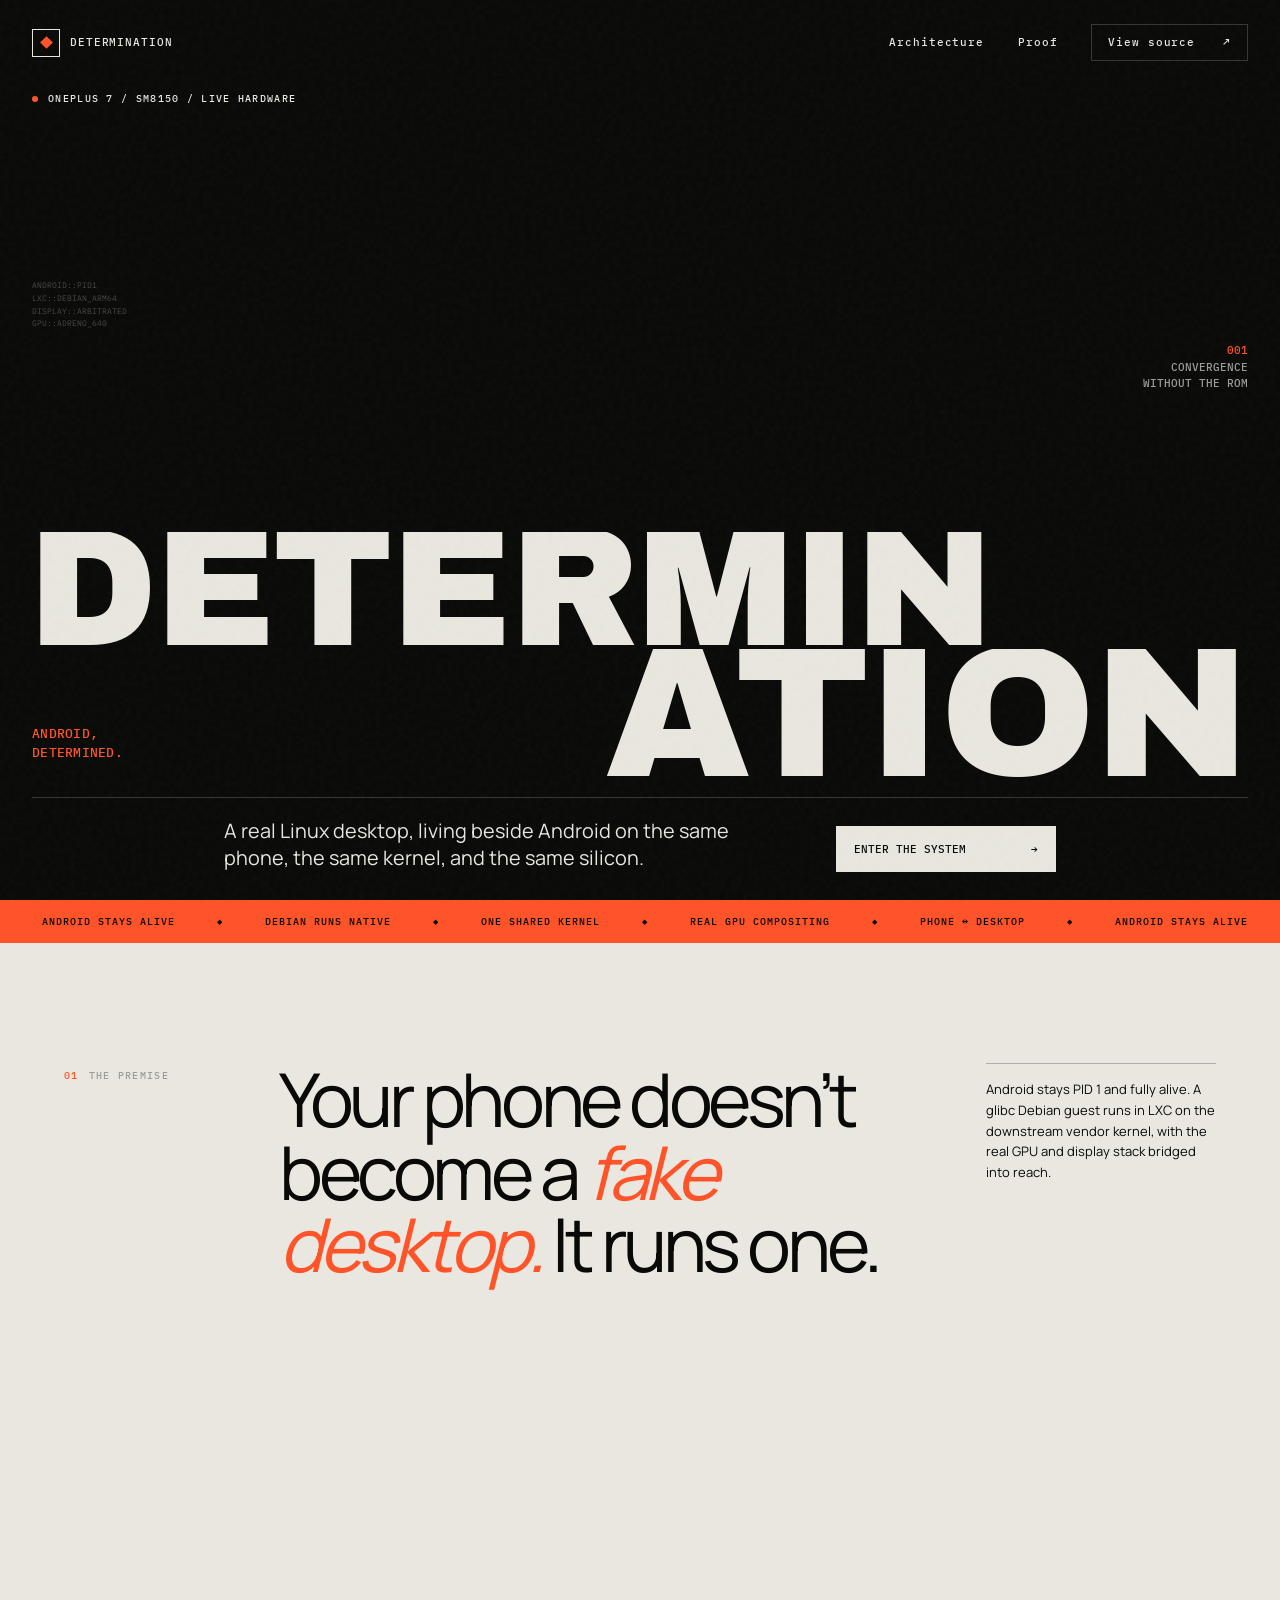
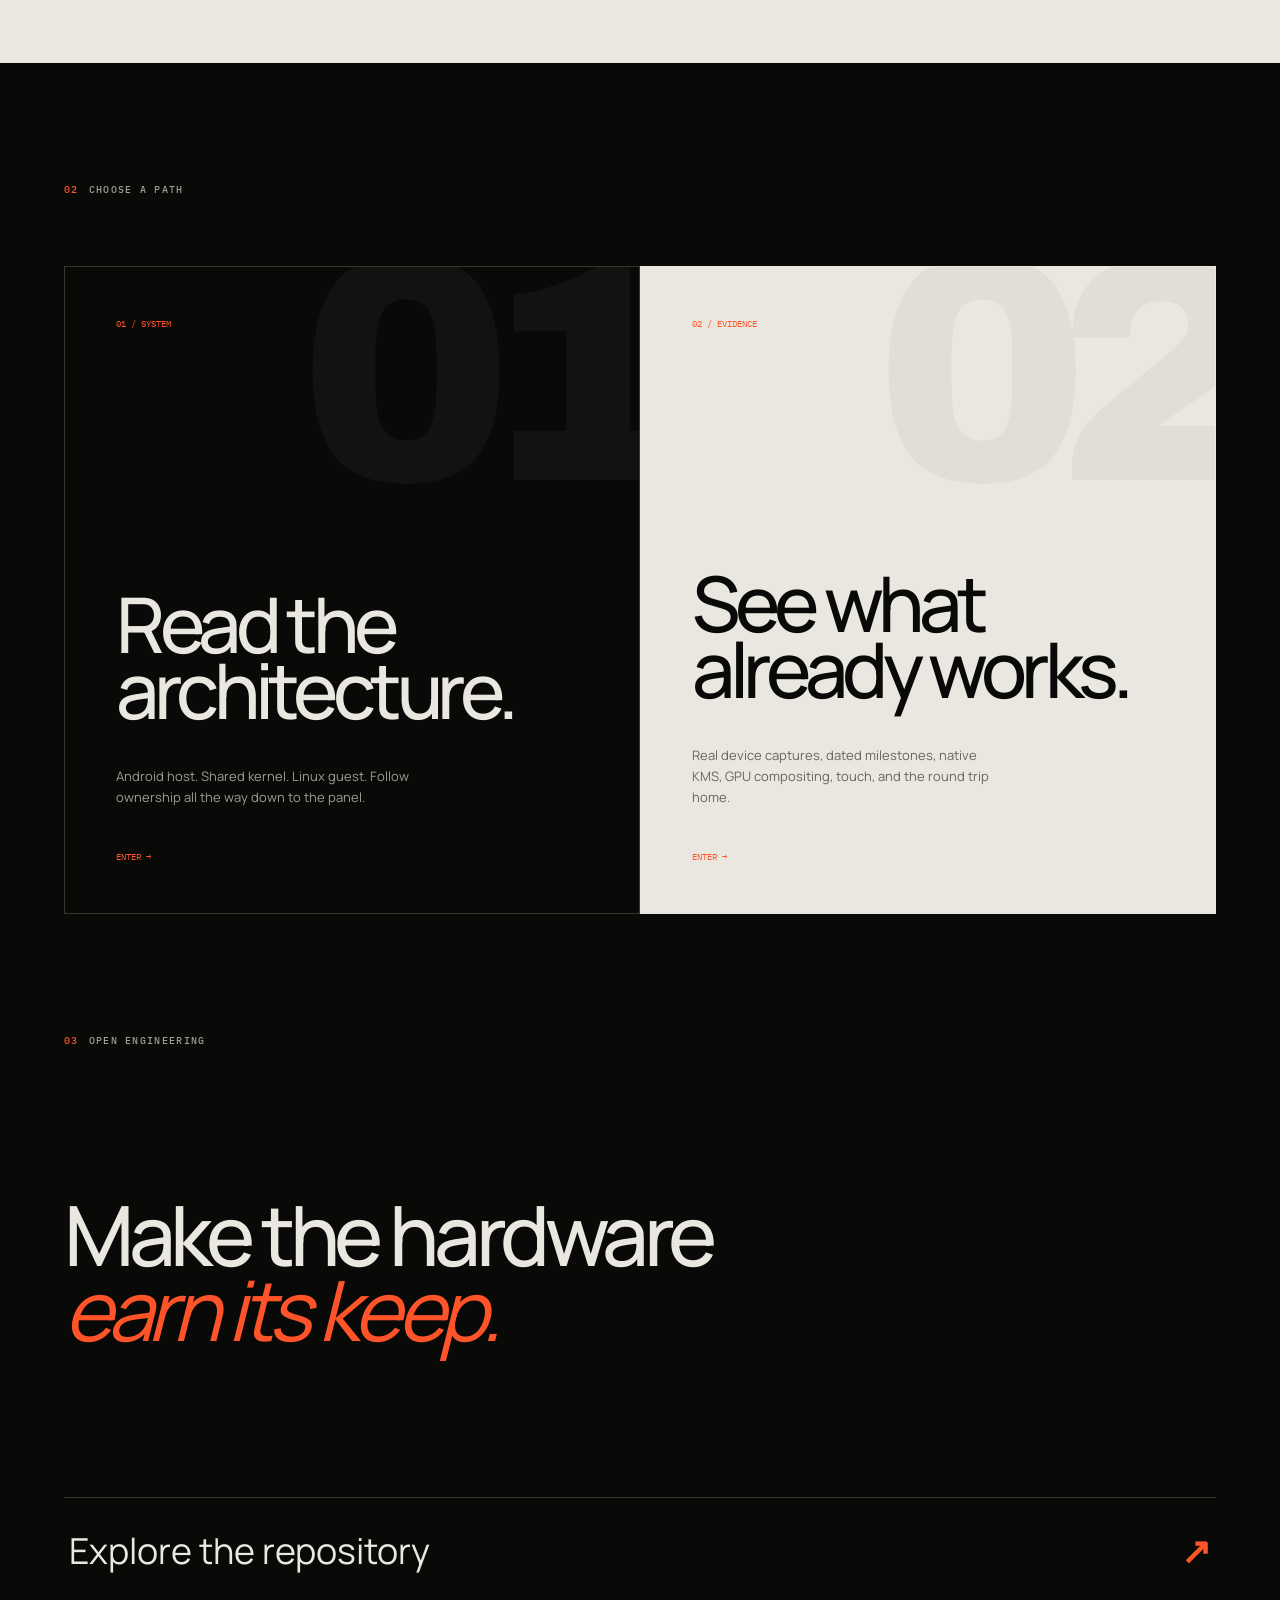
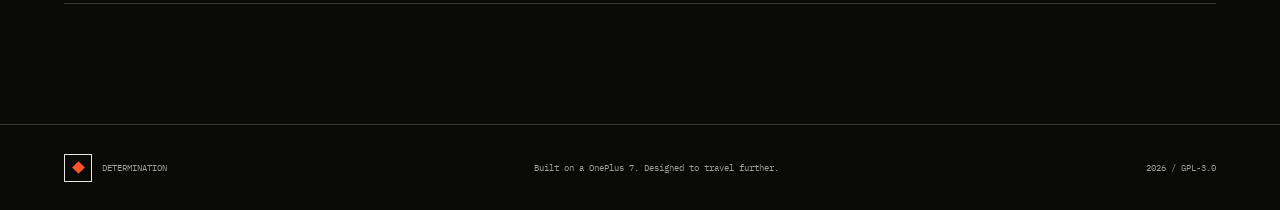
==== website/index.html @ 8db89beb "release: prepare Determination 0.5.0-alpha.1" ====
<!doctype html>
<html lang="en">
<head>
  <meta charset="utf-8">
  <meta name="viewport" content="width=device-width,initial-scale=1">
  <meta name="description" content="Determination turns a OnePlus 7 into a real Linux convergence device without replacing Android.">
  <title>Determination — Android, determined.</title>
  <link rel="preconnect" href="https://fonts.googleapis.com">
  <link rel="preconnect" href="https://fonts.gstatic.com" crossorigin>
  <link href="https://fonts.googleapis.com/css2?family=Archivo+Black&family=IBM+Plex+Mono:wght@400;500&family=Manrope:wght@400;500;600&display=swap" rel="stylesheet">
  <link rel="stylesheet" href="styles.css">
</head>
<body>
  <div class="boot" aria-hidden="true">
    <div class="boot-top"><span>DETERMINATION</span><span>GUACAMOLEB / BOOT SEQUENCE</span></div>
    <div class="boot-word"><span>D</span><i>/</i></div>
    <div class="boot-bottom"><span class="boot-status">MOUNTING REALITY</span><b>000</b></div>
    <div class="boot-bar"><i></i></div>
  </div>
  <div class="noise" aria-hidden="true"></div>
  <div class="progress" aria-hidden="true"></div>

  <header class="nav enter" style="--delay:0ms">
    <a class="brand link" href="index.html" aria-label="Determination home"><span class="brand-mark"><i></i></span> DETERMINATION</a>
    <nav aria-label="Main navigation">
      <a class="link" href="architecture.html">Architecture</a>
      <a class="link" href="proof.html">Proof</a>
      <a class="repo-button pressure" href="https://github.com/kriscrossapplesauce2004/decemberos">View source <span>↗</span></a>
    </nav>
  </header>

  <main id="top">
    <section class="hero" aria-labelledby="hero-title">
      <div class="hero-code" aria-hidden="true">ANDROID::PID1<br>LXC::DEBIAN_ARM64<br>DISPLAY::ARBITRATED<br>GPU::ADRENO_640</div>
      <div class="hero-kicker enter" style="--delay:90ms"><span class="pulse"></span> ONEPLUS 7 / SM8150 / LIVE HARDWARE</div>
      <h1 id="hero-title" aria-label="Determination" class="poster">
        <span class="poster-line poster-line-one"><span>DETERMIN</span></span>
        <span class="poster-line poster-line-two"><span>ATION</span><i>Android,<br>determined.</i></span>
      </h1>
      <div class="hero-bottom enter" style="--delay:410ms">
        <p>A real Linux desktop, living beside Android on the same phone, the same kernel, and the same silicon.</p>
        <a class="hero-cta pressure" href="architecture.html">Enter the system <span>→</span></a>
      </div>
      <div class="hero-index enter" style="--delay:500ms">001<br><span>CONVERGENCE<br>WITHOUT THE ROM</span></div>
    </section>

    <div class="ticker" aria-label="Verified project capabilities">
      <div class="ticker-track">
        <span>ANDROID STAYS ALIVE</span><i>◆</i><span>DEBIAN RUNS NATIVE</span><i>◆</i><span>ONE SHARED KERNEL</span><i>◆</i><span>REAL GPU COMPOSITING</span><i>◆</i><span>PHONE ↔ DESKTOP</span><i>◆</i>
        <span aria-hidden="true">ANDROID STAYS ALIVE</span><i aria-hidden="true">◆</i><span aria-hidden="true">DEBIAN RUNS NATIVE</span><i aria-hidden="true">◆</i><span aria-hidden="true">ONE SHARED KERNEL</span><i aria-hidden="true">◆</i><span aria-hidden="true">REAL GPU COMPOSITING</span><i aria-hidden="true">◆</i><span aria-hidden="true">PHONE ↔ DESKTOP</span><i aria-hidden="true">◆</i>
      </div>
    </div>

    <section class="manifesto" data-reveal>
      <div class="section-label"><span>01</span> THE PREMISE</div>
      <p class="manifesto-copy">Your phone doesn’t become a <em>fake desktop.</em> It runs one.</p>
      <div class="manifesto-note">Android stays PID 1 and fully alive. A glibc Debian guest runs in LXC on the downstream vendor kernel, with the real GPU and display stack bridged into reach.</div>
    </section>

    <section class="paths" data-reveal>
      <div class="section-label"><span>02</span> CHOOSE A PATH</div>
      <a class="path-card" href="architecture.html"><span>01 / SYSTEM</span><h2>Read the<br>architecture.</h2><p>Android host. Shared kernel. Linux guest. Follow ownership all the way down to the panel.</p><b>ENTER →</b></a>
      <a class="path-card path-card-light" href="proof.html"><span>02 / EVIDENCE</span><h2>See what<br>already works.</h2><p>Real device captures, dated milestones, native KMS, GPU compositing, touch, and the round trip home.</p><b>ENTER →</b></a>
    </section>

    <section class="final-cta" data-reveal>
      <div class="section-label"><span>03</span> OPEN ENGINEERING</div>
      <h2>Make the hardware<br><i>earn its keep.</i></h2>
      <a class="big-link pressure" href="https://github.com/kriscrossapplesauce2004/decemberos"><span>Explore the repository</span><b>↗</b></a>
    </section>
  </main>

  <footer data-reveal>
    <a class="brand link" href="index.html"><span class="brand-mark"><i></i></span> DETERMINATION</a>
    <p>Built on a OnePlus 7. Designed to travel further.</p>
    <span>2026 / GPL-3.0</span>
  </footer>
  <script src="script.js"></script>
</body>
</html>
---- website/styles.css ----
:root{--ink:#090a08;--paper:#e9e7df;--muted:#9c9d96;--line:rgba(233,231,223,.2);--orange:#ff5429;--spring:linear(0,.009,.035 2.1%,.141 4.4%,.723 12.9%,.938 16.7%,1.017 19.4%,1.067 22.5%,1.089 26%,1.079 30.3%,1.049 36%,1.024 42.6%,1.011 50.3%,1.004 59.2%,1.001 69.3%,1);--snap:cubic-bezier(.22,1,.36,1);--dramatic:cubic-bezier(.77,0,.175,1)}
*{box-sizing:border-box}html{scroll-behavior:smooth;background:var(--ink)}body{margin:0;background:var(--ink);color:var(--paper);font-family:Manrope,sans-serif;overflow-x:hidden}a{color:inherit;text-decoration:none}::selection{background:var(--orange);color:var(--ink)}
.boot{position:fixed;z-index:2000;inset:0;background:var(--orange);color:var(--ink);padding:28px 32px;display:flex;flex-direction:column;justify-content:space-between;clip-path:inset(0);transition:clip-path .72s var(--dramatic);pointer-events:none}.boot.done{clip-path:inset(0 0 100% 0)}.boot-top,.boot-bottom{display:flex;justify-content:space-between;font:500 10px IBM Plex Mono,monospace;letter-spacing:.12em}.boot-word{font-family:Archivo Black,sans-serif;font-size:clamp(12rem,40vw,40rem);line-height:.6;letter-spacing:-.12em;align-self:center}.boot-word i{font:400 .2em IBM Plex Mono}.boot-bottom b{font-size:clamp(2rem,6vw,6rem);line-height:.6}.boot-bar{position:absolute;bottom:0;left:0;width:100%;height:5px;background:rgba(0,0,0,.15)}.boot-bar i{display:block;width:100%;height:100%;background:var(--ink);transform:scaleX(0);transform-origin:left}.is-booting{overflow:hidden}
.noise{position:fixed;inset:0;z-index:1000;opacity:.035;pointer-events:none;background-image:url("data:image/svg+xml,%3Csvg viewBox='0 0 180 180' xmlns='http://www.w3.org/2000/svg'%3E%3Cfilter id='n'%3E%3CfeTurbulence type='fractalNoise' baseFrequency='.9' numOctaves='4' stitchTiles='stitchTiles'/%3E%3C/filter%3E%3Crect width='100%25' height='100%25' filter='url(%23n)'/%3E%3C/svg%3E")}.progress{position:fixed;z-index:1200;left:0;top:0;width:100%;height:2px;background:var(--orange);transform-origin:left;transform:scaleX(0)}
.nav{position:absolute;z-index:50;top:0;left:0;width:100%;display:flex;justify-content:space-between;align-items:center;padding:24px 32px;font:500 11px/1 IBM Plex Mono,monospace;letter-spacing:.08em}.brand{display:flex;align-items:center;gap:10px}.brand-mark{display:grid;place-items:center;width:28px;height:28px;border:1px solid var(--paper);font-size:10px}.nav nav{display:flex;align-items:center;gap:34px}.link{position:relative}.link:after{content:"";position:absolute;left:0;bottom:-5px;width:100%;height:1px;background:currentColor;transform:scaleX(0);transform-origin:right;transition:transform .4s var(--snap)}.link:hover:after{transform:scaleX(1);transform-origin:left}.repo-button{padding:12px 16px;border:1px solid var(--line);display:flex;gap:28px;align-items:center}
.hero{position:relative;isolation:isolate;min-height:100dvh;padding:92px 32px 28px;display:flex;flex-direction:column;justify-content:space-between;overflow:hidden;background:#090a08}.hero-kicker,.section-label{font:500 10px/1.3 IBM Plex Mono,monospace;letter-spacing:.13em;display:flex;align-items:center;gap:10px}.pulse{width:6px;height:6px;border-radius:50%;background:var(--orange);box-shadow:0 0 0 0 rgba(255,84,41,.5);animation:pulse 2s var(--snap) infinite}.poster{position:relative;z-index:2;margin:auto 0 2vh;font-family:Archivo Black,sans-serif;font-weight:400;letter-spacing:-.075em;line-height:.7;text-transform:uppercase}.poster-line{display:flex;overflow:hidden}.poster-line>span{display:block;animation:poster-in .75s var(--spring) both}.poster-line-one{font-size:clamp(4rem,13vw,13rem);margin-left:-.025em}.poster-line-two{font-size:clamp(4.4rem,14.6vw,15rem);align-items:flex-end;justify-content:flex-end}.poster-line-two>span{animation-delay:100ms}.poster i{font:500 clamp(.65rem,1.05vw,1rem)/1.4 IBM Plex Mono,monospace;letter-spacing:.02em;color:var(--orange);margin:0 auto 1.3em 0;text-transform:uppercase;order:-1}.hero-bottom{position:relative;z-index:3;border-top:1px solid var(--line);padding-top:20px;display:flex;justify-content:center;gap:8vw;align-items:flex-end}.hero-bottom p{margin:0;max-width:510px;font-size:clamp(1.05rem,1.55vw,1.5rem);line-height:1.35}.hero-cta{background:var(--paper);color:var(--ink);padding:16px 18px;min-width:220px;display:flex;justify-content:space-between;font:500 11px IBM Plex Mono,monospace;text-transform:uppercase}.hero-index{position:absolute;right:32px;top:38%;font:500 11px/1.5 IBM Plex Mono,monospace;text-align:right;color:var(--orange)}.hero-index span{color:var(--muted)}
.hero-code{position:absolute;z-index:1;left:32px;top:31%;font:8px/1.6 IBM Plex Mono;color:rgba(233,231,223,.28)}.ticker{position:relative;z-index:3;overflow:hidden;background:var(--orange);color:var(--ink);padding:15px 0;font:500 10px IBM Plex Mono;letter-spacing:.1em}.ticker-track{display:flex;width:max-content;align-items:center;animation:ticker 28s linear infinite}.ticker-track span{margin:0 42px}.ticker-track i{font-style:normal;font-size:7px}@keyframes ticker{to{transform:translateX(-50%)}}
.enter{opacity:0;animation:enter .65s var(--spring) var(--delay) forwards}@keyframes enter{from{opacity:0;transform:translateY(18px);filter:blur(6px)}to{opacity:1;transform:none;filter:none}}@keyframes poster-in{from{transform:translateY(110%);filter:blur(7px)}to{transform:none;filter:none}}@keyframes pulse{50%{box-shadow:0 0 0 7px rgba(255,84,41,0)}}@keyframes spin{to{transform:rotate(360deg)}}
section:not(.hero){position:relative;z-index:2;padding:120px 5vw}.section-label{color:var(--muted);margin-bottom:70px}.section-label span{color:var(--orange)}.manifesto{min-height:80vh;display:grid;grid-template-columns:1fr 4fr 1.4fr;gap:4vw;align-items:start;background:var(--paper);color:var(--ink)}.manifesto .section-label{margin:6px 0}.manifesto-copy{font-size:clamp(2.6rem,5.8vw,7rem);line-height:.98;letter-spacing:-.06em;margin:0;max-width:15ch}.manifesto-copy em,.section-head h2 i,.final-cta h2 i{font-weight:400;color:var(--orange)}.manifesto-note{font-size:13px;line-height:1.6;border-top:1px solid rgba(0,0,0,.25);padding-top:15px}
.architecture{background:var(--ink)}.section-head{display:grid;grid-template-columns:1fr 2fr 1fr;gap:4vw;align-items:end;margin-bottom:80px}.section-head .section-label{margin:0;align-self:start}.section-head h2,.final-cta h2{font-size:clamp(3rem,6.5vw,7rem);line-height:.9;letter-spacing:-.065em;margin:0;font-weight:500}.section-head p{color:var(--muted);font-size:14px;line-height:1.6;margin:0}.system-map{display:grid;grid-template-columns:1fr 180px 1fr;border:1px solid var(--line);padding:28px;background:rgba(255,255,255,.015)}.map-column{display:flex;flex-direction:column;gap:10px}.map-title{display:flex;justify-content:space-between;color:var(--muted);font:10px IBM Plex Mono,monospace;margin-bottom:20px}.map-title span{color:var(--orange)}.node{position:relative;border:1px solid var(--line);padding:20px;min-height:100px;display:flex;flex-direction:column;justify-content:flex-end;transition:transform .4s var(--snap),border-color .4s var(--snap),background-color .4s var(--snap);transform-style:preserve-3d}.node:hover{border-color:var(--orange);background:rgba(255,84,41,.035)}.node-large{min-height:190px}.node b{font-size:clamp(1.2rem,2vw,2rem);font-weight:500;letter-spacing:-.04em}.node small{color:var(--muted);margin-top:7px}.node-status{position:absolute;right:14px;top:14px;font:9px IBM Plex Mono;color:var(--orange)}.accent-node{background:var(--orange);color:var(--ink);border-color:var(--orange)}.accent-node small,.accent-node .node-status{color:var(--ink)}.bridge{display:flex;align-items:center;flex-direction:column;justify-content:center;position:relative}.bridge-line{height:88px;border-left:1px dashed rgba(255,84,41,.5)}.bridge-label{font:8px IBM Plex Mono;color:var(--muted);writing-mode:vertical-rl}.kernel-chip{text-align:center;border:1px solid var(--orange);padding:12px 8px;background:var(--ink);z-index:2}.kernel-chip small,.kernel-chip span{display:block;color:var(--orange);font:7px IBM Plex Mono}.kernel-chip b{display:block;font:500 14px IBM Plex Mono;margin:5px}.packet{position:absolute;width:5px;height:18px;background:var(--orange);left:calc(50% - 2px);animation:packet 2.4s cubic-bezier(.65,0,.35,1) infinite}.p2{animation-delay:1.2s}@keyframes packet{from{transform:translateY(-130px);opacity:0}20%,80%{opacity:1}to{transform:translateY(130px);opacity:0}}.hardware-rail{grid-column:1/-1;display:flex;justify-content:space-around;border-top:1px solid var(--line);margin-top:28px;padding-top:25px;font:9px IBM Plex Mono;color:var(--muted)}
.proof{background:#11120f}.stats{display:grid;grid-template-columns:repeat(4,1fr);border-top:1px solid var(--line);border-bottom:1px solid var(--line)}.stats article{padding:30px 18px;border-right:1px solid var(--line);display:flex;align-items:flex-end;justify-content:space-between;gap:10px}.stats article:last-child{border:0}.stat{font-size:clamp(2.4rem,5vw,5.4rem);line-height:1;letter-spacing:-.06em}.stat-text{font-size:clamp(1.6rem,3.2vw,3.5rem)}.stats small{font:8px/1.5 IBM Plex Mono;color:var(--muted)}.evidence{display:grid;grid-template-columns:repeat(3,1fr);margin-top:65px}.evidence-card{position:relative;min-height:430px;padding:25px;border:1px solid var(--line);display:flex;flex-direction:column;transition:transform .45s var(--snap),background-color .45s var(--snap)}.evidence-card:hover{transform:translateY(-7px);background:#171814}.evidence-card>span,.evidence-card>b{font:9px IBM Plex Mono;color:var(--muted)}.evidence-card h3{font-size:clamp(1.6rem,2.5vw,2.7rem);line-height:1;letter-spacing:-.05em;font-weight:500;margin:auto 0 20px}.evidence-card p{font-size:13px;line-height:1.55;color:var(--muted);max-width:35ch}.evidence-card b{color:var(--orange);margin-top:25px}.evidence-card.featured{background:var(--orange);color:var(--ink);transform:translateY(-20px);border-color:var(--orange)}.evidence-card.featured p,.evidence-card.featured>span,.evidence-card.featured b{color:var(--ink)}.evidence-card.featured:hover{transform:translateY(-27px)}
.evidence-card.featured{overflow:hidden}.evidence-card.featured img{position:absolute;inset:0;width:100%;height:100%;object-fit:cover;opacity:.2;filter:grayscale(1) contrast(1.3);mix-blend-mode:multiply;transition:transform .8s var(--snap),opacity .5s var(--snap)}.evidence-card.featured:hover img{transform:scale(1.045);opacity:.32}.evidence-card.featured>*:not(img){position:relative;z-index:1}
.modes{background:var(--paper);color:var(--ink)}.handoff{display:grid;grid-template-columns:.85fr 1.15fr;min-height:720px;border-top:1px solid rgba(0,0,0,.25)}.handoff-copy{padding:70px 6vw 50px 0;display:flex;flex-direction:column;align-items:flex-start}.handoff-copy>small{font:9px IBM Plex Mono;color:#777}.handoff-copy h2{font-size:clamp(3.5rem,7vw,8rem);line-height:.78;letter-spacing:-.075em;font-weight:500;margin:45px 0}.handoff-copy h2 i{color:var(--orange);font-weight:400}.handoff-copy>p{font-size:14px;line-height:1.7;max-width:48ch}.handoff-button{margin-top:35px;width:min(100%,390px);border:0;background:var(--ink);color:var(--paper);padding:20px;display:flex;justify-content:space-between;font:500 11px IBM Plex Mono;cursor:pointer}.handoff-button b{color:var(--orange)}.handoff-log{width:min(100%,390px);margin-top:auto;border-top:1px solid rgba(0,0,0,.2);padding-top:18px;display:grid;gap:9px}.handoff-log span{font:8px IBM Plex Mono;color:#999;display:flex;align-items:center;gap:9px;transition:color .3s var(--snap),transform .4s var(--spring)}.handoff-log i{width:5px;height:5px;background:#bbb;border-radius:50%;transition:background-color .3s var(--snap),box-shadow .3s var(--snap)}.handoff-log span.active{color:var(--ink);transform:translateX(5px)}.handoff-log span.active i{background:var(--orange);box-shadow:0 0 0 5px rgba(255,84,41,.15)}.device-stage{position:relative;display:grid;place-items:center;overflow:hidden;background:#cfcdc4}.device-stage:before{content:"MODE / 01";position:absolute;right:-.15em;bottom:-.18em;font:400 clamp(7rem,15vw,17rem)/.8 Archivo Black;color:rgba(0,0,0,.055);letter-spacing:-.1em}.device-halo{position:absolute;width:55%;aspect-ratio:1;border:1px solid rgba(0,0,0,.15);border-radius:50%;animation:spin 18s linear infinite}.device-halo:before,.device-halo:after{content:"";position:absolute;inset:12%;border:1px dashed rgba(255,84,41,.65);border-radius:50%}.device-halo:after{inset:34%;background:var(--orange);border:0}.phone{position:relative;z-index:2;width:min(310px,55%);aspect-ratio:9/19.5;border:5px solid #10110f;border-radius:34px;background:#10110f;box-shadow:0 35px 70px rgba(0,0,0,.3);transform:rotate(-5deg);transition:transform .8s var(--spring),box-shadow .8s var(--spring)}.phone.desktop{transform:rotate(3deg) scale(1.04);box-shadow:0 45px 100px rgba(255,84,41,.3)}.phone-speaker{position:absolute;z-index:6;top:8px;left:calc(50% - 28px);width:56px;height:5px;border-radius:10px;background:#151614}.screen{position:absolute;inset:5px;border-radius:26px;overflow:hidden;transition:opacity .45s var(--snap),transform .7s var(--spring),filter .45s var(--snap)}.android-screen{background:radial-gradient(circle at 60% 75%,#ff7451 0 12%,transparent 36%),radial-gradient(circle at 30% 20%,#62645d,transparent 45%),#171814;color:white;padding:25px 17px}.android-status{display:flex;justify-content:space-between;font:7px IBM Plex Mono}.android-date{margin-top:30%;font:7px IBM Plex Mono;letter-spacing:.15em}.android-time{font-size:68px;line-height:.85;letter-spacing:-.08em}.android-time span{display:block;margin-left:25px}.android-pill{position:absolute;bottom:25px;left:0;width:100%;text-align:center;font:7px IBM Plex Mono;color:#bbb}.desktop-screen{opacity:0;transform:scale(.88);filter:blur(9px);background:#252620;color:white;padding:23px 8px 8px}.phone.desktop .android-screen{opacity:0;transform:scale(1.1);filter:blur(9px)}.phone.desktop .desktop-screen{opacity:1;transform:scale(1);filter:none}.desktop-panel{height:20px;margin:-10px -2px 7px;display:flex;justify-content:space-between;font:7px IBM Plex Mono}.desktop-window{position:absolute;border:1px solid rgba(255,255,255,.25);background:#11120f;box-shadow:0 10px 30px rgba(0,0,0,.25);padding:8px;font:6px IBM Plex Mono}.desktop-window b{display:block;color:var(--orange);margin-bottom:9px}.desktop-window pre{font:6px/1.6 IBM Plex Mono;margin:0}.window-one{left:12px;top:65px;width:72%;height:120px}.window-two{right:9px;top:155px;width:54%;height:115px}.window-two i{display:block;height:12px;margin:5px 0;background:var(--orange);transform-origin:left}.window-two i:nth-child(2){transform:scaleX(.7)}.window-two i:nth-child(3){transform:scaleX(.45)}.window-two i:nth-child(4){transform:scaleX(.85)}.desktop-dock{position:absolute;bottom:10px;left:16%;width:68%;padding:7px;background:rgba(0,0,0,.65);display:flex;justify-content:space-around;font-size:7px}.phone-flash{position:absolute;z-index:8;inset:5px;border-radius:26px;background:var(--orange);opacity:0;pointer-events:none}.phone.switching .phone-flash{animation:flash .65s var(--dramatic)}@keyframes flash{40%{opacity:1}to{opacity:0}}.device-caption{position:absolute;bottom:25px;left:25px;font:8px IBM Plex Mono;color:#777}.device-caption b{color:var(--orange)}.external-note{display:grid;grid-template-columns:1fr 2fr 1fr;gap:4vw;border-top:1px solid rgba(0,0,0,.25);border-bottom:1px solid rgba(0,0,0,.25);padding:28px 0;align-items:center}.external-note span,.external-note b{font:8px IBM Plex Mono;color:#777}.external-note p{font-size:13px;line-height:1.6}.external-note b{text-align:right;color:var(--orange)}
.final-cta{min-height:90vh;display:flex;flex-direction:column;justify-content:space-between}.final-cta .section-label{margin:0}.big-link{border-top:1px solid var(--line);border-bottom:1px solid var(--line);padding:28px 5px;display:flex;justify-content:space-between;align-items:center;font-size:clamp(1.4rem,2.8vw,3rem)}.big-link b{color:var(--orange)}footer{position:relative;z-index:2;padding:28px 5vw;border-top:1px solid var(--line);display:flex;justify-content:space-between;align-items:center;font:9px IBM Plex Mono;color:var(--muted)}
[data-reveal],[data-reveal-stagger]>*{opacity:0;transform:translateY(36px);filter:blur(6px);transition:opacity .7s var(--spring),transform .7s var(--spring),filter .7s var(--spring)}[data-reveal].visible,[data-reveal-stagger].visible>*{opacity:1;transform:none;filter:none}[data-reveal-stagger].visible>*:nth-child(2){transition-delay:80ms}[data-reveal-stagger].visible>*:nth-child(3){transition-delay:160ms}[data-reveal-stagger].visible>*:nth-child(4){transition-delay:240ms}.pressure{transition:transform .5s var(--spring),box-shadow .35s var(--snap)}.pressure:hover{transform:scale(.975);box-shadow:inset 0 2px 8px rgba(0,0,0,.18)}.pressure:active{transform:scale(.94)}a:focus-visible{outline:2px solid var(--orange);outline-offset:5px}
@media(max-width:800px){.boot{padding:20px}.nav{padding:18px}.nav nav>a:not(.repo-button){display:none}.repo-button{padding:10px}.hero{padding:82px 18px 18px}.hero-code,.hero-crosshair{display:none}.poster{line-height:.8}.poster-line-one{font-size:14vw}.poster-line-two{font-size:42vw}.poster i{display:none}.hero-bottom{justify-content:space-between;align-items:flex-start;flex-direction:column}.hero-bottom p{max-width:28ch}.hero-cta{width:100%}.hero-index{display:none}.orbit-a{width:70vw;height:70vw}.manifesto{grid-template-columns:1fr;min-height:auto}.manifesto-copy{font-size:14vw}.section-head{grid-template-columns:1fr}.section-head .section-label{margin-bottom:20px}.section-head p{max-width:40ch}.system-map{grid-template-columns:1fr;padding:16px}.bridge{height:220px}.bridge-label{writing-mode:initial}.bridge-line{height:45px}.hardware-rail{grid-column:1;display:grid;grid-template-columns:1fr 1fr;gap:15px}.stats{grid-template-columns:1fr 1fr}.stats article:nth-child(2){border-right:0}.stats article:nth-child(-n+2){border-bottom:1px solid var(--line)}.evidence{grid-template-columns:1fr;gap:10px}.evidence-card{min-height:350px}.evidence-card.featured{transform:none}.evidence-card.featured:hover{transform:translateY(-7px)}.handoff{grid-template-columns:1fr}.handoff-copy{padding:20px 0 60px}.handoff-copy h2{font-size:18vw}.handoff-log{margin-top:45px}.device-stage{min-height:650px}.phone{width:250px}.external-note{grid-template-columns:1fr}.external-note b{text-align:left}section:not(.hero){padding:90px 20px}.section-label{margin-bottom:45px}footer{gap:20px;align-items:flex-start;flex-direction:column}.cursor-glow{display:none}}
@media(prefers-reduced-motion:reduce){html{scroll-behavior:auto}*,*:before,*:after{animation-duration:.01ms!important;animation-iteration-count:1!important;transition-duration:.15s!important}.boot{display:none}.cursor-glow{display:none}[data-reveal],[data-reveal-stagger]>*{transform:none;filter:none}.poster-line>span{transform:none}.ticker-track{animation:none}.ticker{overflow:auto}.device-halo{animation:none}}
@media(max-width:800px){.poster{line-height:.76}.poster-line-one{font-size:15.7vw}.poster-line-two{font-size:18vw}.hero-code{display:none}}

/* Multi-page structure */
.brand-mark{position:relative}.brand-mark i,.page-sigil i{display:block;width:9px;height:9px;background:var(--orange);transform:rotate(45deg)}.nav .active:after{transform:scaleX(1)}
.paths{display:grid;grid-template-columns:1fr 1fr;padding-bottom:0!important}.paths>.section-label{grid-column:1/-1}.path-card{position:relative;min-height:72vh;padding:4vw;border:1px solid var(--line);display:flex;flex-direction:column;align-items:flex-start;transition:background-color .45s var(--snap),color .45s var(--snap)}.path-card>span,.path-card>b{font:9px IBM Plex Mono;color:var(--orange)}.path-card h2{font-size:clamp(2.8rem,6vw,7rem);line-height:.86;letter-spacing:-.07em;font-weight:500;margin:auto 0 30px}.path-card p{max-width:38ch;color:var(--muted);font-size:13px;line-height:1.6}.path-card b{margin-top:30px}.path-card:hover{background:#141511}.path-card-light{background:var(--paper);color:var(--ink);border-color:var(--paper)}.path-card-light>span,.path-card-light>b{color:var(--orange)}.path-card-light p{color:#65665f}.path-card-light:hover{background:#d8d6ce}
.inner-page .nav{position:absolute}.page-hero{min-height:100dvh;padding:130px 5vw 55px;display:grid;grid-template-columns:1fr 4fr 1fr;grid-template-rows:auto 1fr auto;gap:3vw;align-items:end;background:var(--paper);color:var(--ink)}.page-number{align-self:start;font:10px IBM Plex Mono;color:#777}.page-hero h1{grid-column:2/-1;align-self:center;font-size:clamp(4.5rem,11.2vw,13rem);line-height:.78;letter-spacing:-.08em;font-weight:500;margin:0}.page-hero h1 i{color:var(--orange);font-weight:400}.page-hero>p{grid-column:2;max-width:44ch;font-size:clamp(1.1rem,1.6vw,1.5rem);line-height:1.5;margin:0}.page-sigil{justify-self:end;display:flex;align-items:center;gap:15px;font:8px/1.4 IBM Plex Mono;color:#777}.page-sigil i{width:13px;height:13px}.architecture-page{padding-top:100px!important}.ownership{background:var(--paper);color:var(--ink)}.ownership-grid{display:grid;grid-template-columns:repeat(3,1fr);border-top:1px solid rgba(0,0,0,.25)}.ownership-grid article{min-height:430px;padding:30px;border-right:1px solid rgba(0,0,0,.25);display:flex;flex-direction:column}.ownership-grid article:last-child{border:0}.ownership-grid b{font:9px IBM Plex Mono;color:var(--orange)}.ownership-grid h2{font-size:clamp(2.4rem,4vw,5rem);font-weight:500;letter-spacing:-.06em;margin:auto 0 20px}.ownership-grid p{font-size:13px;line-height:1.65;max-width:36ch;color:#62635d}.mode-compare{display:grid;grid-template-columns:1fr 1fr;background:#11120f}.mode-compare>.section-label{grid-column:1/-1}.mode-compare article{min-height:550px;padding:4vw;border:1px solid var(--line);display:flex;flex-direction:column}.mode-compare small,.mode-compare article>span{font:9px IBM Plex Mono;color:var(--orange)}.mode-compare h2{font-size:clamp(2.8rem,5vw,6rem);line-height:.9;letter-spacing:-.065em;font-weight:500;margin:auto 0 25px}.mode-compare p{font-size:14px;color:var(--muted)}.mode-compare article>span{margin-top:35px;color:var(--muted)}.next-page{position:relative;z-index:2;min-height:40vh;padding:4vw 5vw;background:var(--orange);color:var(--ink);display:grid;grid-template-columns:1fr 4fr auto;align-items:center}.next-page small{font:9px IBM Plex Mono}.next-page span{font-size:clamp(4rem,10vw,12rem);font-weight:500;letter-spacing:-.08em}.next-page b{font-size:clamp(3rem,7vw,8rem);transition:transform .5s var(--spring)}.next-page:hover b{transform:translateX(12px)}
.proof-hero{background:#11120f;color:var(--paper)}.proof-content{padding-top:100px!important}.device-proof{display:grid;grid-template-columns:1fr 1fr;gap:8vw;align-items:center;margin:120px 0}.capture{position:relative;max-height:750px;overflow:hidden;background:var(--orange)}.capture img{display:block;width:100%;filter:grayscale(1) contrast(1.1);mix-blend-mode:multiply;transition:transform .8s var(--snap)}.capture:hover img{transform:scale(1.025)}.capture span{position:absolute;left:18px;bottom:18px;padding:8px;background:var(--orange);color:var(--ink);font:8px IBM Plex Mono}.device-proof .section-label{margin-bottom:35px}.device-proof h2{font-size:clamp(3rem,6vw,7rem);line-height:.88;letter-spacing:-.07em;font-weight:500;margin:0 0 35px}.device-proof p{font-size:14px;line-height:1.7;color:var(--muted);max-width:44ch}.timeline{border-top:1px solid var(--line)}.timeline article{display:grid;grid-template-columns:120px 40px 1fr;min-height:250px;border-bottom:1px solid var(--line);padding:32px 0}.timeline time,.timeline small{font:9px IBM Plex Mono;color:var(--orange)}.timeline article>span{position:relative}.timeline article>span:before{content:"";position:absolute;left:0;top:0;width:9px;height:9px;background:var(--orange);transform:rotate(45deg)}.timeline h3{font-size:clamp(2rem,4vw,4.8rem);letter-spacing:-.055em;font-weight:500;margin:35px 0 15px}.timeline p{font-size:13px;color:var(--muted);line-height:1.6;max-width:55ch}
@media(max-width:800px){.paths{grid-template-columns:1fr;padding-left:0!important;padding-right:0!important}.paths>.section-label{padding-left:20px}.path-card{min-height:60vh;padding:35px 20px}.page-hero{grid-template-columns:1fr;display:flex;flex-direction:column;align-items:flex-start;justify-content:space-between;padding:110px 20px 35px}.page-hero h1{font-size:17vw;margin:auto 0}.page-hero>p{max-width:30ch}.page-sigil{align-self:flex-end}.ownership-grid,.mode-compare,.device-proof{grid-template-columns:1fr}.ownership-grid article{min-height:330px;border-right:0;border-bottom:1px solid rgba(0,0,0,.25);padding:25px 0}.mode-compare article{min-height:430px;padding:35px 20px}.next-page{grid-template-columns:1fr auto;padding:35px 20px}.next-page small{grid-column:1/-1}.next-page span{font-size:17vw}.device-proof{margin:70px 0}.capture{max-height:620px}.timeline article{grid-template-columns:75px 24px 1fr}.proof-content{padding-top:70px!important}}
.inner-page .nav{color:var(--ink)}.inner-page .brand-mark{border-color:var(--ink)}.proof-page .nav{color:var(--paper)}.proof-page .brand-mark{border-color:var(--paper)}
.capture-pair{display:grid;grid-template-columns:1fr 1fr;gap:12px;align-items:center}.capture-pair .capture{margin:0;max-height:none;transform:rotate(-2deg);box-shadow:0 24px 55px rgba(0,0,0,.28);transition:transform .7s var(--spring)}.capture-pair .capture-desktop{transform:rotate(2deg) translateY(28px)}.capture-pair:hover .capture{transform:rotate(-.5deg) translateY(-5px)}.capture-pair:hover .capture-desktop{transform:rotate(.5deg) translateY(20px)}.capture-pair .capture img{aspect-ratio:1080/2340;object-fit:cover;filter:none;mix-blend-mode:normal}.capture-pair figcaption{position:absolute;left:10px;bottom:10px;padding:7px 8px;background:var(--orange);color:var(--ink);font:7px IBM Plex Mono}.live-stamp{display:flex;align-items:center;gap:10px;margin-top:35px;font:8px IBM Plex Mono;color:var(--muted)}.live-stamp i{width:8px;height:8px;background:var(--orange);transform:rotate(45deg)}
@media(max-width:800px){.capture-pair{gap:7px}.capture-pair .capture-desktop{transform:rotate(2deg) translateY(14px)}.capture-pair figcaption{font-size:5px}.device-proof>div:last-child{margin-top:35px}}

/* The sharper cut */
.page-wipe{position:fixed;z-index:1900;inset:0;background:var(--orange);transform:scaleY(0);transform-origin:bottom;pointer-events:none}.page-wipe.leaving{animation:wipe-in .44s var(--dramatic) forwards}.page-wipe.arriving{animation:wipe-out .52s var(--dramatic) forwards}@keyframes wipe-in{to{transform:scaleY(1)}}@keyframes wipe-out{from{transform:scaleY(1);transform-origin:top}to{transform:scaleY(0);transform-origin:top}}
.path-card{isolation:isolate;overflow:hidden}.path-card>*{position:relative;z-index:2}.path-card:after{content:"01";position:absolute;right:-.07em;top:-.17em;z-index:0;font:400 clamp(12rem,25vw,28rem)/1 Archivo Black;color:rgba(233,231,223,.035);letter-spacing:-.1em;transition:transform .8s var(--spring),color .45s var(--snap)}.path-card:hover:after{transform:translate(-2vw,2vw);color:rgba(255,84,41,.1)}.path-card-light:after{content:"02";color:rgba(0,0,0,.04)}.path-card-light:before{content:"";position:absolute;z-index:0;inset:0;background:linear-gradient(90deg,var(--paper) 3%,rgba(233,231,223,.86) 45%,rgba(233,231,223,.18)),url("device-shots/determination-desktop.png") 85% 30%/42% auto no-repeat;opacity:0;transform:scale(1.04);transition:opacity .55s var(--snap),transform .9s var(--spring)}.path-card-light:hover:before{opacity:1;transform:scale(1)}.path-card-light:hover:after{color:rgba(0,0,0,.05)}
.architecture-page{position:relative}.architecture-page:before{content:"";position:absolute;inset:0;background-image:linear-gradient(rgba(255,255,255,.035) 1px,transparent 1px),linear-gradient(90deg,rgba(255,255,255,.035) 1px,transparent 1px);background-size:48px 48px;mask-image:linear-gradient(to bottom,transparent,#000 25%,#000 75%,transparent);pointer-events:none}.system-map{position:relative;box-shadow:0 50px 120px rgba(0,0,0,.35)}.kernel-chip{box-shadow:0 0 0 8px var(--ink),0 0 60px rgba(255,84,41,.14)}
.ownership-grid article{position:relative;overflow:hidden;transition:color .45s var(--snap),padding .55s var(--spring)}.ownership-grid article:before{content:"";position:absolute;inset:0;background:var(--orange);transform:scaleY(0);transform-origin:bottom;transition:transform .5s var(--snap)}.ownership-grid article>*{position:relative;z-index:1}.ownership-grid article:hover{padding-top:45px}.ownership-grid article:hover:before{transform:scaleY(1)}.ownership-grid article:hover b,.ownership-grid article:hover p{color:var(--ink)}
.mode-compare article{position:relative;overflow:hidden;transition:background-color .5s var(--snap)}.mode-compare article:after{content:"";position:absolute;right:-12%;top:-12%;width:45%;aspect-ratio:1;border:1px solid rgba(255,84,41,.3);transform:rotate(45deg);transition:transform .8s var(--spring),background-color .5s var(--snap)}.mode-compare article:hover{background:#181916}.mode-compare article:hover:after{transform:rotate(135deg) scale(.8);background:rgba(255,84,41,.08)}
.proof-hero{overflow:hidden}.proof-hero:after{content:"VERIFIED";position:absolute;right:-.04em;bottom:-.18em;font:400 clamp(8rem,22vw,25rem)/1 Archivo Black;color:rgba(255,255,255,.025);letter-spacing:-.1em;pointer-events:none}.capture-pair{transform:translateX(-3vw);width:115%}.timeline article{transition:padding .55s var(--spring),background-color .4s var(--snap)}.timeline article:hover{padding-left:24px;background:rgba(255,255,255,.025)}.timeline article>span:after{content:"";position:absolute;left:4px;top:9px;bottom:-242px;border-left:1px solid rgba(255,84,41,.35)}.timeline article:last-child>span:after{display:none}
.brand-mark i{transition:transform .5s var(--spring)}.brand:hover .brand-mark i{transform:rotate(225deg) scale(.75)}
@media(max-width:800px){.path-card-light:before{opacity:.16;background-position:110% 50%;background-size:72% auto}.capture-pair{width:108%;transform:translateX(-4%)}.ownership-grid article:hover{padding-top:25px}.page-wipe{display:none}.timeline article:hover{padding-left:0}}
@media(prefers-reduced-motion:reduce){.page-wipe{display:none}.path-card-light:before{transform:none}.ownership-grid article:before{display:none}}
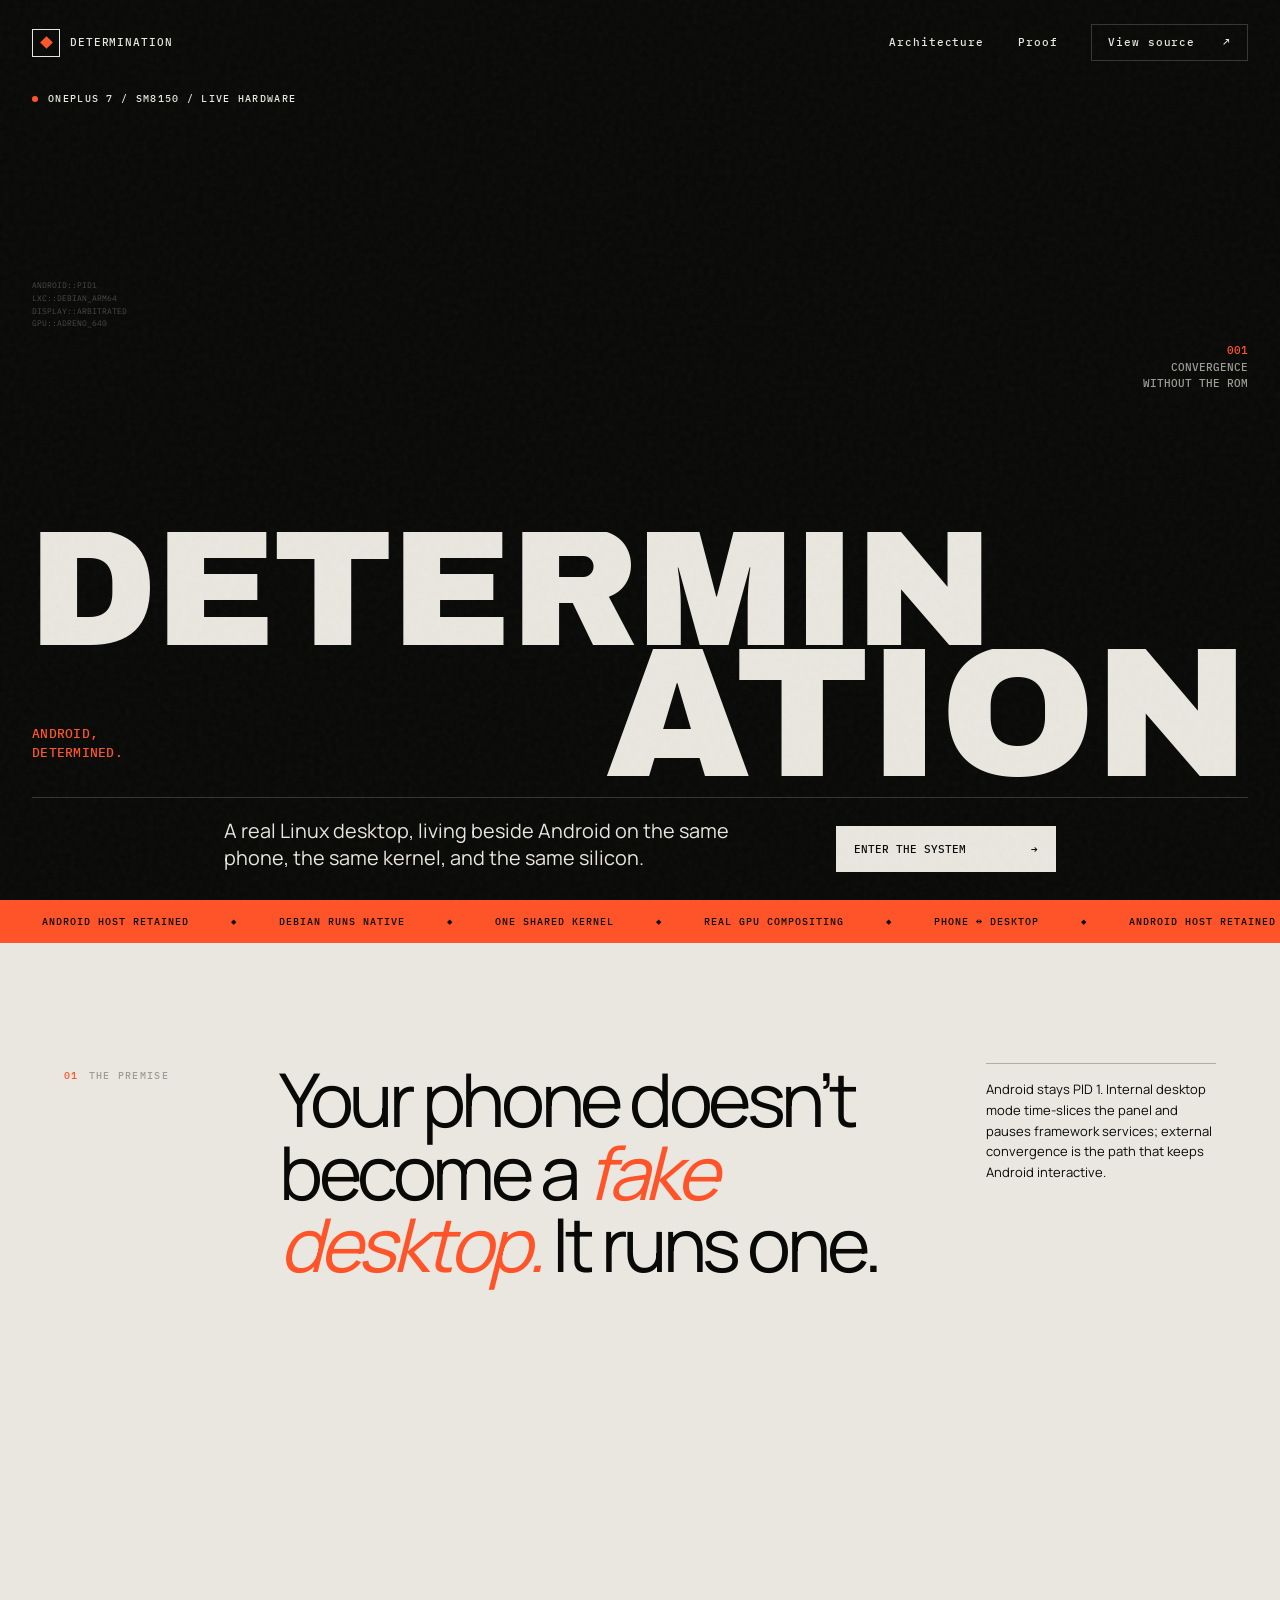
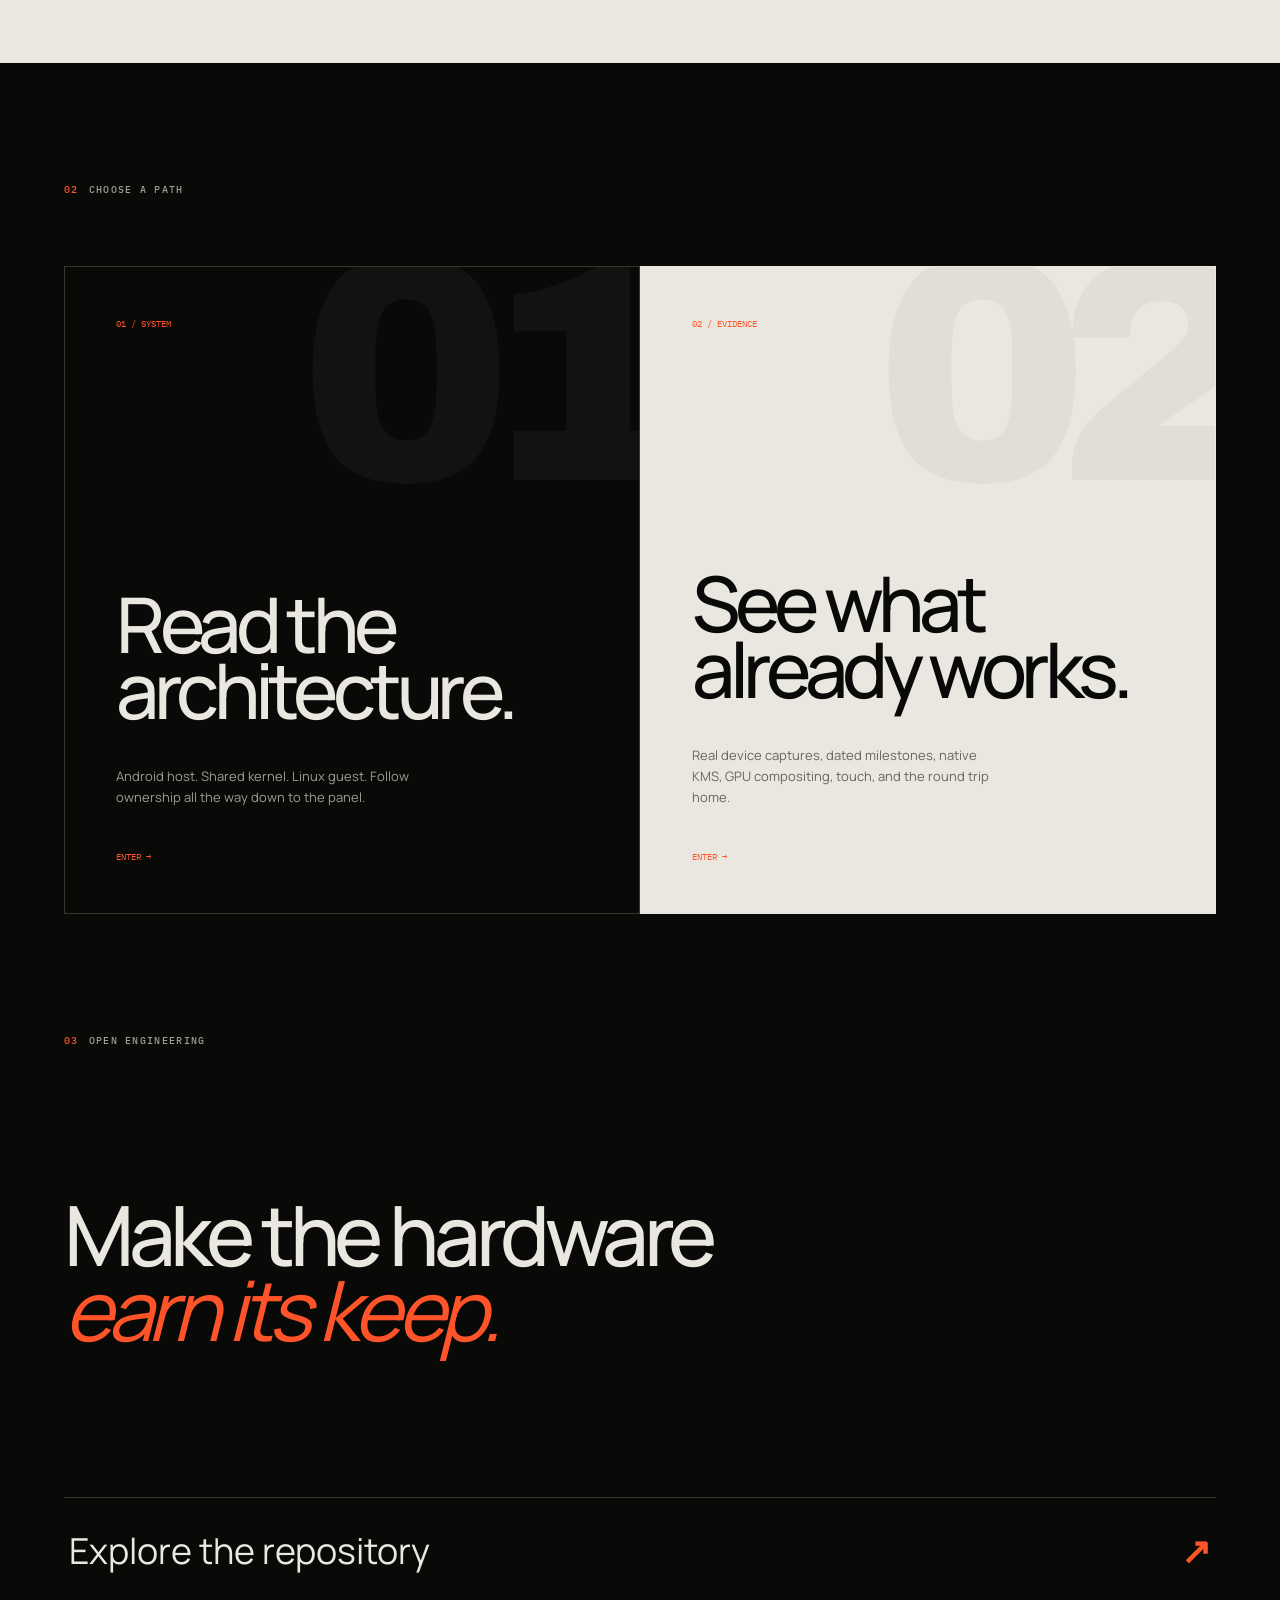
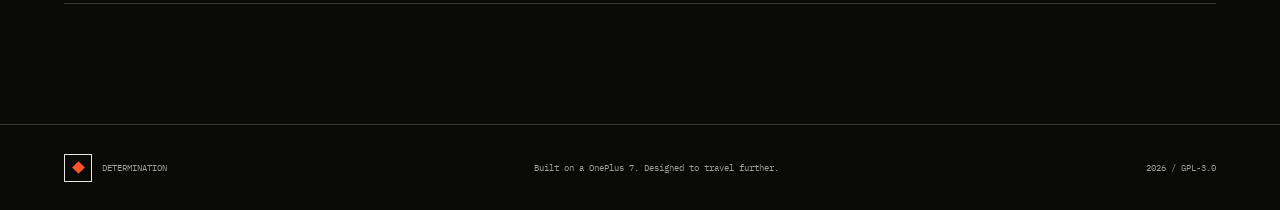
==== commit b7cd23eb: "overhaul: harden the Linux convergence platform" ====
--- a/website/index.html
+++ b/website/index.html
@@ -4,7 +4,7 @@
   <meta charset="utf-8">
   <meta name="viewport" content="width=device-width,initial-scale=1">
   <meta name="description" content="Determination turns a OnePlus 7 into a real Linux convergence device without replacing Android.">
-  <title>Determination — Android, determined.</title>
+  <title>Determination : Android, determined.</title>
   <link rel="preconnect" href="https://fonts.googleapis.com">
   <link rel="preconnect" href="https://fonts.gstatic.com" crossorigin>
   <link href="https://fonts.googleapis.com/css2?family=Archivo+Black&family=IBM+Plex+Mono:wght@400;500&family=Manrope:wght@400;500;600&display=swap" rel="stylesheet">
@@ -25,7 +25,7 @@
     <nav aria-label="Main navigation">
       <a class="link" href="architecture.html">Architecture</a>
       <a class="link" href="proof.html">Proof</a>
-      <a class="repo-button pressure" href="https://github.com/kriscrossapplesauce2004/decemberos">View source <span>↗</span></a>
+      <a class="repo-button pressure" href="https://github.com/kriscrossapplesauce2004/determination">View source <span>↗</span></a>
     </nav>
   </header>
 
@@ -46,15 +46,15 @@
 
     <div class="ticker" aria-label="Verified project capabilities">
       <div class="ticker-track">
-        <span>ANDROID STAYS ALIVE</span><i>◆</i><span>DEBIAN RUNS NATIVE</span><i>◆</i><span>ONE SHARED KERNEL</span><i>◆</i><span>REAL GPU COMPOSITING</span><i>◆</i><span>PHONE ↔ DESKTOP</span><i>◆</i>
-        <span aria-hidden="true">ANDROID STAYS ALIVE</span><i aria-hidden="true">◆</i><span aria-hidden="true">DEBIAN RUNS NATIVE</span><i aria-hidden="true">◆</i><span aria-hidden="true">ONE SHARED KERNEL</span><i aria-hidden="true">◆</i><span aria-hidden="true">REAL GPU COMPOSITING</span><i aria-hidden="true">◆</i><span aria-hidden="true">PHONE ↔ DESKTOP</span><i aria-hidden="true">◆</i>
+        <span>ANDROID HOST RETAINED</span><i>◆</i><span>DEBIAN RUNS NATIVE</span><i>◆</i><span>ONE SHARED KERNEL</span><i>◆</i><span>REAL GPU COMPOSITING</span><i>◆</i><span>PHONE ↔ DESKTOP</span><i>◆</i>
+        <span aria-hidden="true">ANDROID HOST RETAINED</span><i aria-hidden="true">◆</i><span aria-hidden="true">DEBIAN RUNS NATIVE</span><i aria-hidden="true">◆</i><span aria-hidden="true">ONE SHARED KERNEL</span><i aria-hidden="true">◆</i><span aria-hidden="true">REAL GPU COMPOSITING</span><i aria-hidden="true">◆</i><span aria-hidden="true">PHONE ↔ DESKTOP</span><i aria-hidden="true">◆</i>
       </div>
     </div>
 
     <section class="manifesto" data-reveal>
       <div class="section-label"><span>01</span> THE PREMISE</div>
       <p class="manifesto-copy">Your phone doesn’t become a <em>fake desktop.</em> It runs one.</p>
-      <div class="manifesto-note">Android stays PID 1 and fully alive. A glibc Debian guest runs in LXC on the downstream vendor kernel, with the real GPU and display stack bridged into reach.</div>
+      <div class="manifesto-note">Android stays PID 1. Internal desktop mode time-slices the panel and pauses framework services; external convergence is the path that keeps Android interactive.</div>
     </section>
 
     <section class="paths" data-reveal>
@@ -66,7 +66,7 @@
     <section class="final-cta" data-reveal>
       <div class="section-label"><span>03</span> OPEN ENGINEERING</div>
       <h2>Make the hardware<br><i>earn its keep.</i></h2>
-      <a class="big-link pressure" href="https://github.com/kriscrossapplesauce2004/decemberos"><span>Explore the repository</span><b>↗</b></a>
+      <a class="big-link pressure" href="https://github.com/kriscrossapplesauce2004/determination"><span>Explore the repository</span><b>↗</b></a>
     </section>
   </main>
 
